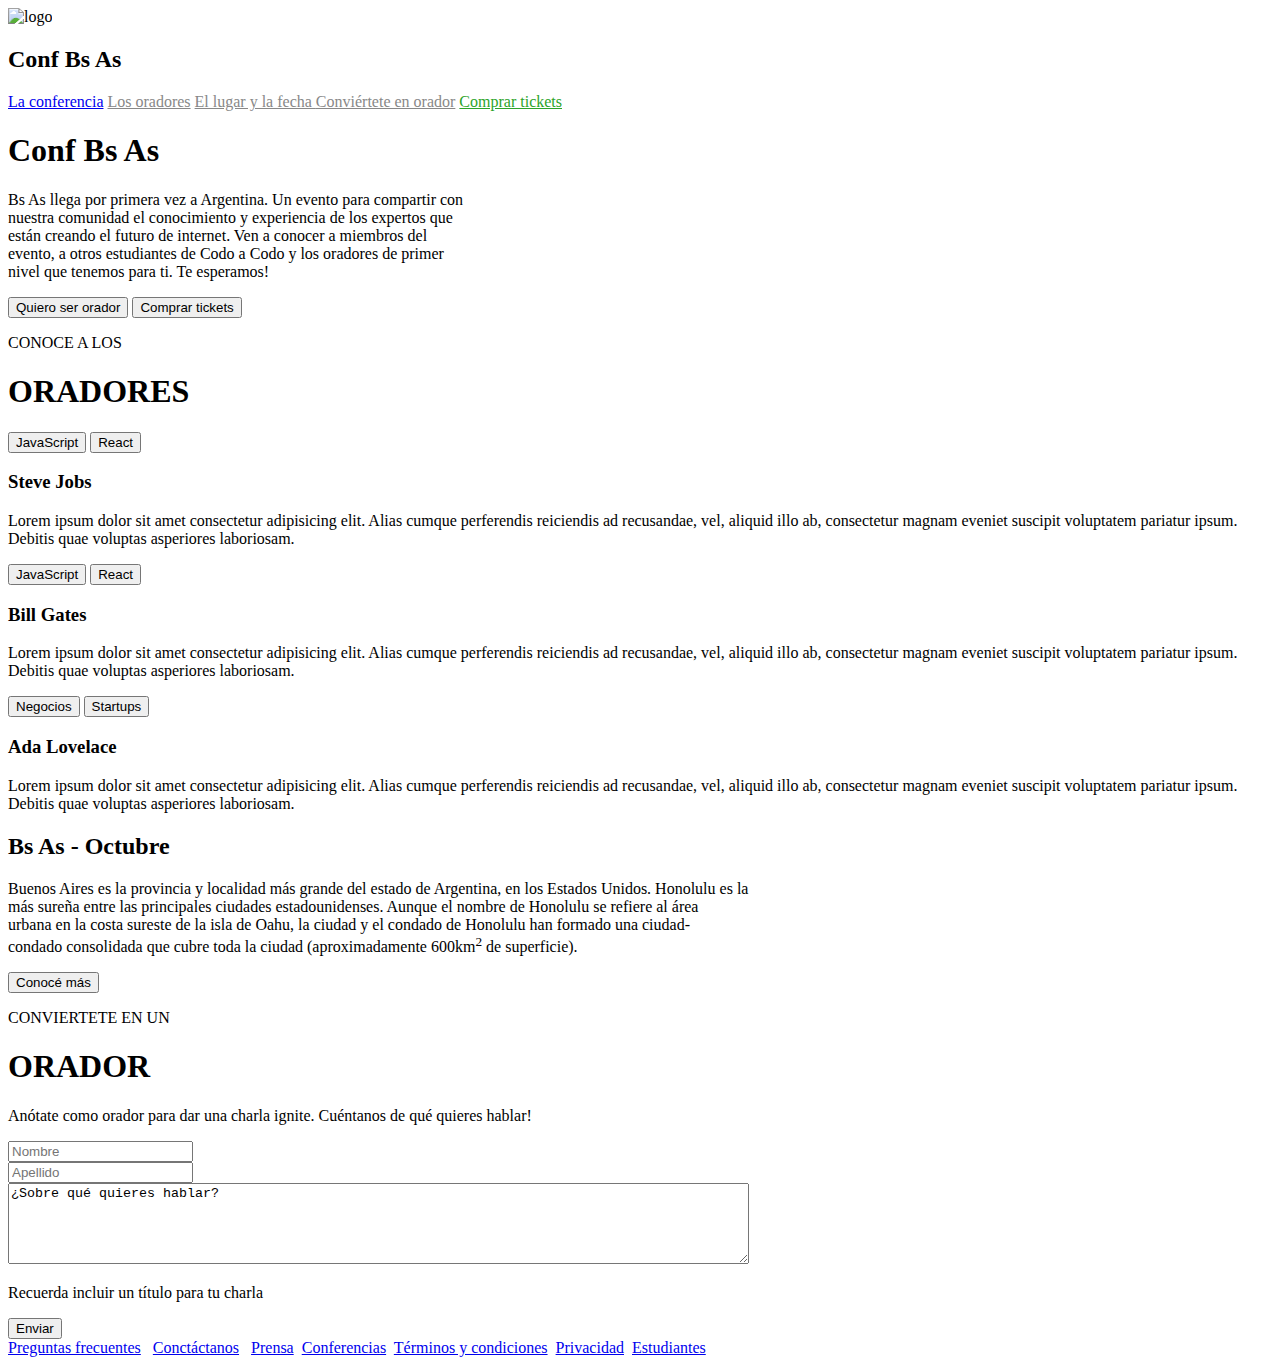
==== index.html @ 2b4a2752 "Add files via upload" ====
<!DOCTYPE html>
<html lang="es">
<head>

    <meta charset="UTF-8">
    <meta http-equiv="X-UA-Compatible" content="IE=edge">
    <meta name="viewport" content="width=device-width, initial-scale=1.0">
    <link href="https://cdn.jsdelivr.net/npm/bootstrap@5.3.0-alpha3/dist/css/bootstrap.min.css" rel="stylesheet" integrity="sha384-KK94CHFLLe+nY2dmCWGMq91rCGa5gtU4mk92HdvYe+M/SXH301p5ILy+dN9+nJOZ" crossorigin="anonymous">
    <link rel="stylesheet" href="../java fullstak/integrador.css">
    <title>Conf Bs As</title>
</head>
<body>
    <header>
        <div class="logo">
            <img class="img-logo" src="../java fullstak/img/codoacodo.png" alt="logo">
             <h2> Conf Bs As</h2>
                <nav class="enlace-1">
                      <a href="./page/Laconferencia.html">La conferencia</a>
                      <a href="./page/oradores.html" style="color: rgb(136, 136, 136)">Los oradores</a>
                      <a href="lugaryfecha" style="color: rgb(136, 136, 136)">El lugar y la fecha </a>
                      <a href="#" style="color: rgb(136, 136, 136)">Conviértete en orador</a>
                      <span class="link">
                         <a href="./page/comprarTicket.html" style="color:#2ca42a " >Comprar tickets</a>
                      </span>
                 </nav>
        </div>
          </header>

    <main>
        <div class="wrap">
            <div class="wrap-texto">
             <h1>Conf Bs As</h1>
               <p>
                    Bs As llega por primera vez a Argentina. Un evento para compartir con <br> 
                    nuestra comunidad el conocimiento y experiencia de los expertos que<br>
                    están creando el futuro de internet. Ven a conocer a miembros del<br>
                     evento, a otros estudiantes de Codo a Codo y los oradores de primer<br>
                      nivel que tenemos para ti. Te esperamos!
                 </p>
               <div class="button">
                <button type="button" class="btn btn-outline-light">Quiero ser orador </button> 
                <button type="button" class="btn btn-success">Comprar tickets</button>
               </div>
            </div>
         </div>
        
    </main>
        
    <div class="titulo">
         <p>CONOCE A LOS</p>
         <h1>ORADORES</h1>
    </div>
    <div class="container">             
            <div class="card">
                <div class="card-image car-1"></div>
                <div class="button2" >
                    <button type="button" class="btn btn-warning" style="--bs-btn-padding-y: .10rem; --bs-btn-padding-x: .5rem; --bs-btn-font-size: .50rem;">JavaScript</button> 
                    <button type="button" class="btn btn-primary" style="--bs-btn-padding-y: .10rem; --bs-btn-padding-x: .5rem; --bs-btn-font-size: .50rem;">React </button>
                </div>
                <h3>Steve Jobs</h3>
                <p> Lorem ipsum dolor sit amet consectetur adipisicing elit. Alias cumque perferendis reiciendis ad recusandae, vel, aliquid illo ab, consectetur magnam eveniet suscipit voluptatem pariatur ipsum. Debitis quae voluptas asperiores laboriosam.</p>
            </div>

            <div class="card">
                <div class="card-image car-2"></div>
                <div class="button2">
                   <button type="button" class="btn btn-warning" style="--bs-btn-padding-y: .10rem; --bs-btn-padding-x: .5rem; --bs-btn-font-size: .50rem;">JavaScript</button> 
                    <button type="button" class="btn btn-primary" style="--bs-btn-padding-y: .10rem; --bs-btn-padding-x: .5rem; --bs-btn-font-size: .50rem;">React </button>
                </div>
                <h3>Bill Gates</h3>
                   <p> Lorem ipsum dolor sit amet consectetur adipisicing elit. Alias cumque perferendis reiciendis ad recusandae, vel, aliquid illo ab, consectetur magnam eveniet suscipit voluptatem pariatur ipsum. Debitis quae voluptas asperiores laboriosam.</p>
             </div>

            <div class="card">
                <div class="card-image car-3"></div>
                <div class="button2">
                    <button type="button" class="btn btn-secondary" style="--bs-btn-padding-y: .10rem; --bs-btn-padding-x: .5rem; --bs-btn-font-size: .50rem;">Negocios</button> 
                    <button type="button" class="btn btn-danger" style="--bs-btn-padding-y: .10rem; --bs-btn-padding-x: .5rem; --bs-btn-font-size: .50rem;">Startups</button>
                </div>
                <h3>Ada Lovelace</h3>
                    <p> Lorem ipsum dolor sit amet consectetur adipisicing elit. Alias cumque perferendis reiciendis ad recusandae, vel, aliquid illo ab, consectetur magnam eveniet suscipit voluptatem pariatur ipsum. Debitis quae voluptas asperiores laboriosam.</p>
                </div>
             </div>

     <section id="split">
        <div class="left">
        
        </div>
           <div class="right">
              <h2>Bs As - Octubre </h2>
                   <p>Buenos Aires es la provincia y localidad más grande del estado de Argentina, en los Estados Unidos. Honolulu es la <br>
                      más sureña entre las principales ciudades estadounidenses. Aunque el nombre de Honolulu se refiere al área<br>
                       urbana en la costa sureste de la isla de Oahu, la ciudad y el condado de Honolulu han formado una ciudad-<br>
                       condado consolidada que cubre toda la ciudad (aproximadamente 600km<sup>2</sup> de superficie).

        </p>
        <button type="button" class="btn btn-outline-light"> Conocé más </button> 
        </div>
    </section>
 
     
<form class="form">
         <div class="titulo">
            <p>CONVIERTETE EN UN </p>
            <h1>ORADOR</h1>
             <p>Anótate como orador para dar una charla ignite. Cuéntanos de qué quieres hablar!</p>
         </div>

    <div class="row">
                 <div class="col-3">
                     <input type="text" class="form-control" placeholder="Nombre" aria-label="First name">
                  </div>
                 <div class="col-3">
                     <input type="text" class="form-control" placeholder="Apellido" aria-label="Last name">
                  </div>
        
       </div>
    
                <div class="textarea">
                     <div class="col-6">
                       <textarea class="form-control" id="mitextarea" cols="90" rows="5" style="resize: both;">¿Sobre qué quieres hablar? </textarea>
                     </div>
      
                </div>
    
                   <p>Recuerda incluir un título para tu charla</p>
            <div class="d-grid gap-2 col-6 mx-auto">
                 <button class="btn btn-dark" type="button">Enviar</button>
             </div>   
</form>
<footer>
    <div class="footer">
    <nav class="enlaces">
        <a href="#">Preguntas frecuentes</a> &nbsp
        <a href="#">Conctáctanos</a> &nbsp
        <a href="#">Prensa</a>&nbsp
        <a href="#">Conferencias</a>&nbsp
        <a href="#">Términos y condiciones</a>&nbsp
        <a href="#">Privacidad</a>&nbsp
        <a href="#">Estudiantes</a>&nbsp

    </nav>
    </div>
      </footer>
    </body>
    </html>
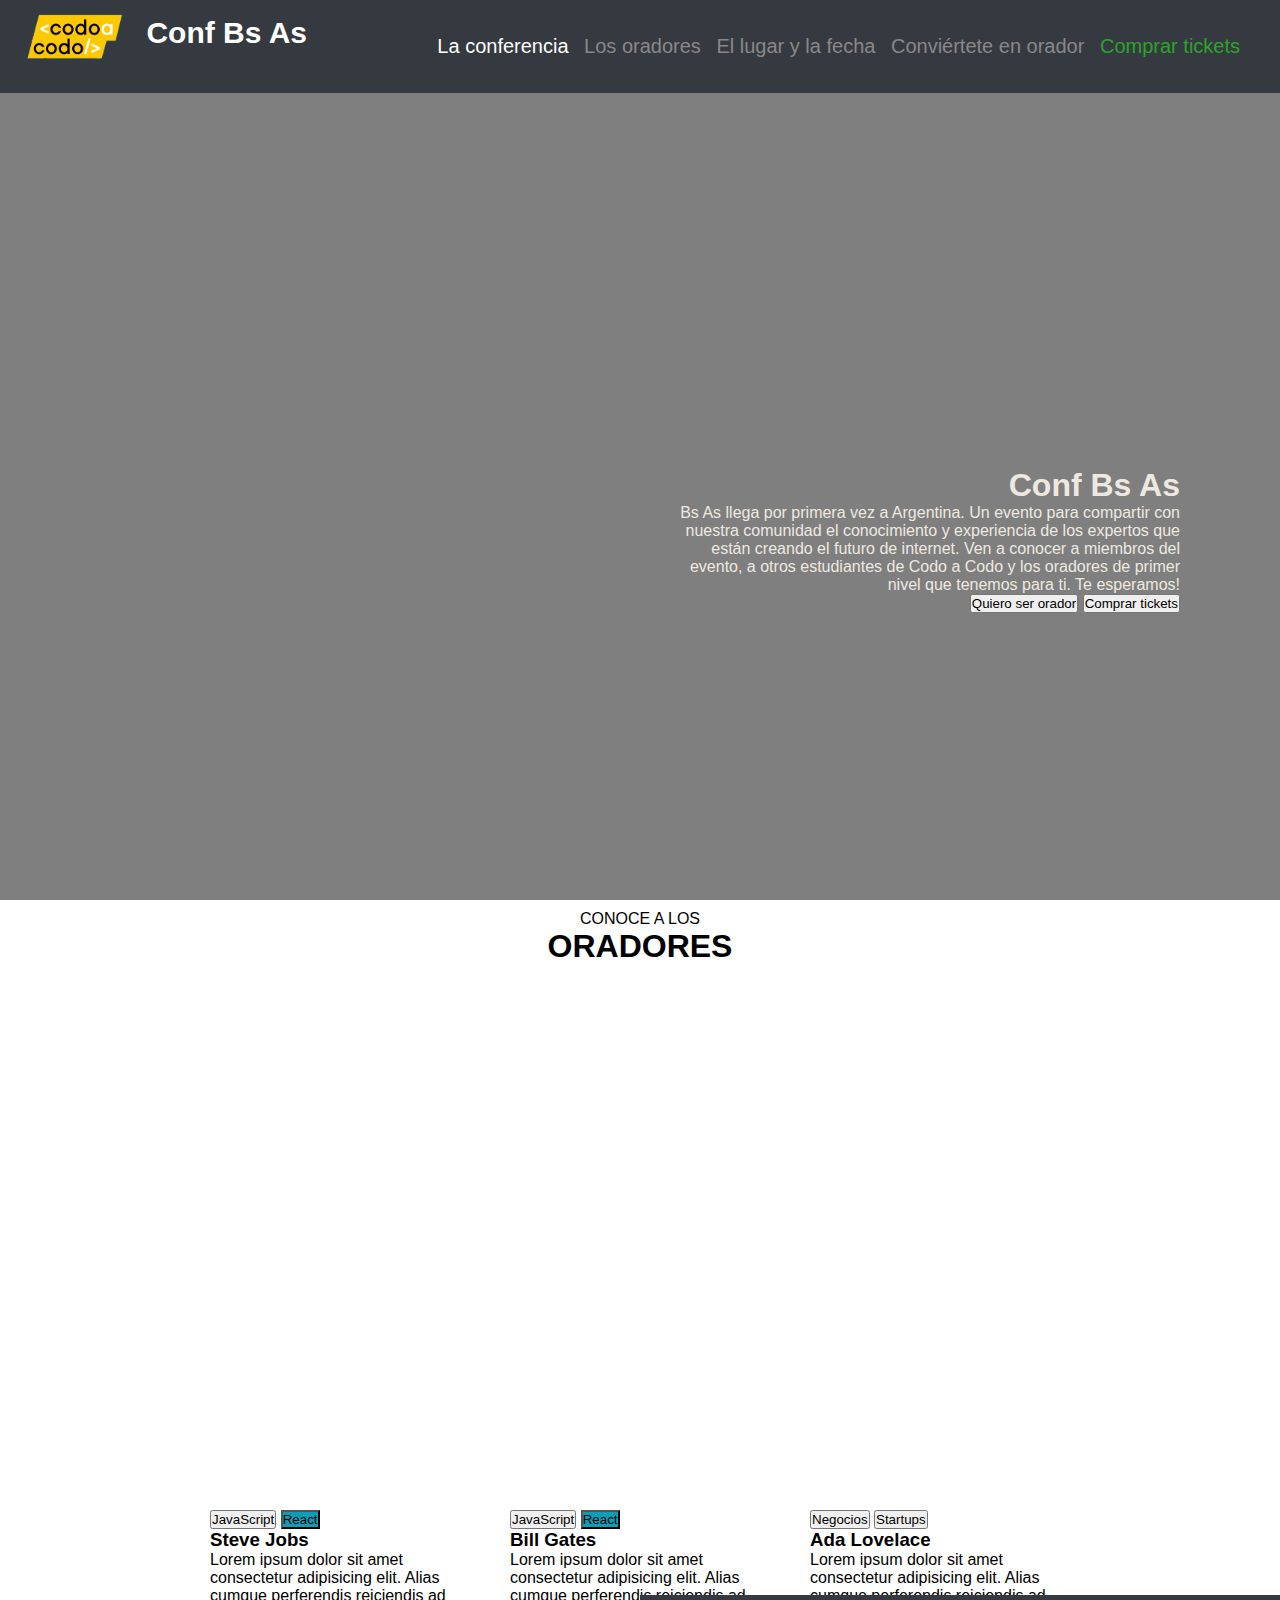
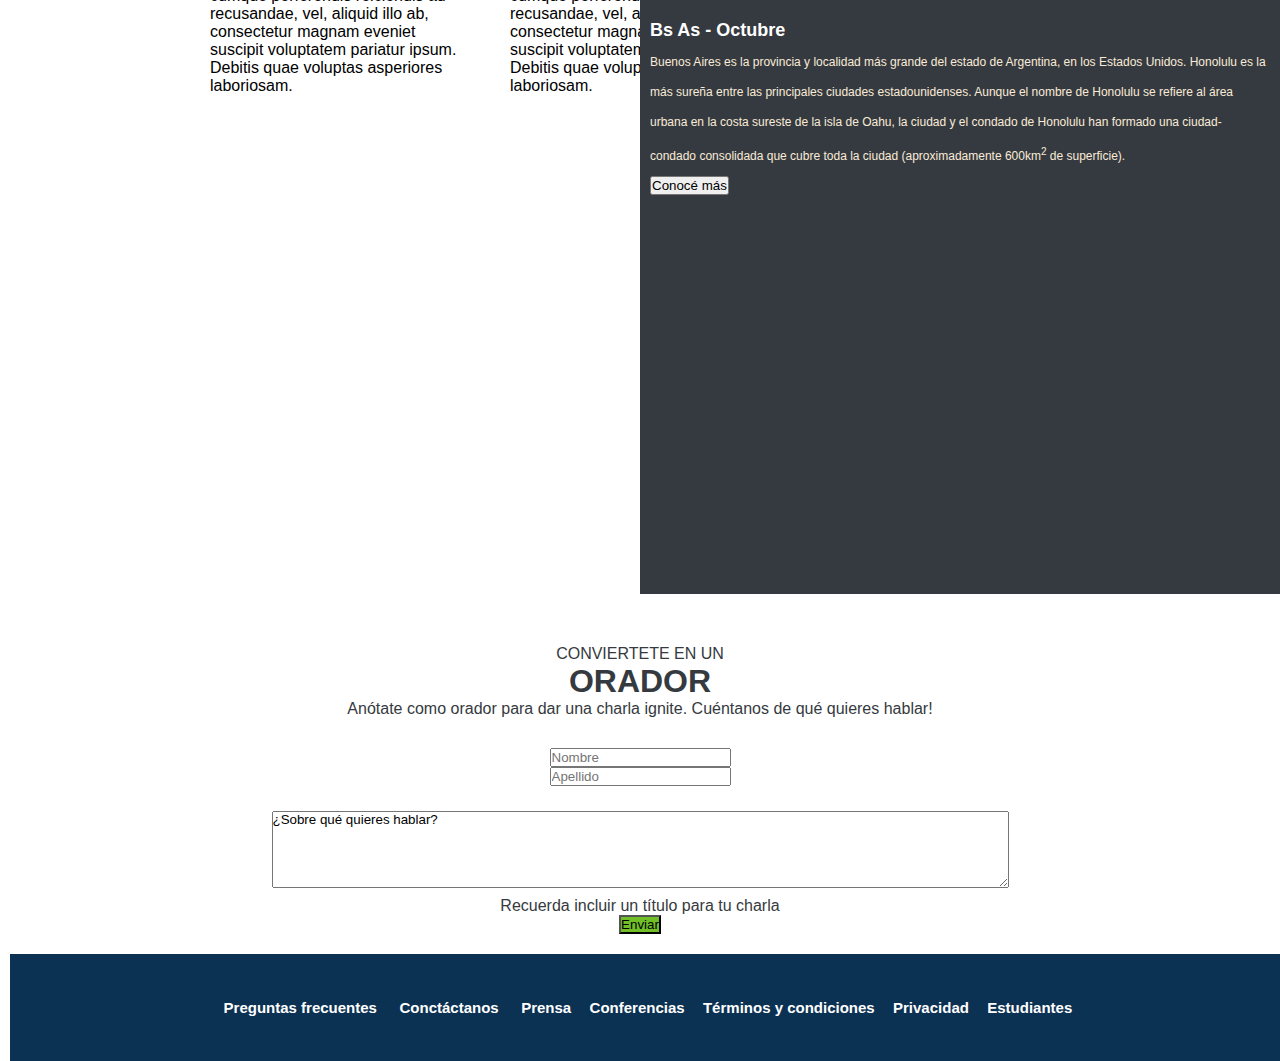
==== commit 98babd15: "Update index.html" ====
--- a/index.html
+++ b/index.html
@@ -6,13 +6,13 @@
     <meta http-equiv="X-UA-Compatible" content="IE=edge">
     <meta name="viewport" content="width=device-width, initial-scale=1.0">
     <link href="https://cdn.jsdelivr.net/npm/bootstrap@5.3.0-alpha3/dist/css/bootstrap.min.css" rel="stylesheet" integrity="sha384-KK94CHFLLe+nY2dmCWGMq91rCGa5gtU4mk92HdvYe+M/SXH301p5ILy+dN9+nJOZ" crossorigin="anonymous">
-    <link rel="stylesheet" href="../java fullstak/integrador.css">
+    <link rel="stylesheet" href="../integrador.css">
     <title>Conf Bs As</title>
 </head>
 <body>
     <header>
         <div class="logo">
-            <img class="img-logo" src="../java fullstak/img/codoacodo.png" alt="logo">
+            <img class="img-logo" src="../img/codoacodo.png" alt="logo">
              <h2> Conf Bs As</h2>
                 <nav class="enlace-1">
                       <a href="./page/Laconferencia.html">La conferencia</a>
@@ -147,4 +147,4 @@
       
 
 
-    +    
--- a/integrador.css
+++ b/integrador.css
@@ -0,0 +1,197 @@
+* {
+    margin: 0;
+    padding: 0;
+    box-sizing: border-box;
+    font-family: sans-serif;
+ }
+ 
+ header {
+    background: #353A40;
+    display: inline-block;
+    width: 100%;
+    position: fixed;
+    top: 0;
+    z-index: 10;
+   }
+ 
+ .logo {
+    display: inherit;
+    font-size: 20px;
+   
+ }
+ 
+ .logo img {
+    height: 75px;
+    vertical-align: middle;
+    margin-left: 10px;
+    
+ }
+ 
+ .wrap{
+    width: 100vw;
+    height: 100vh;
+    display: flex;
+    align-items: center;
+    justify-content: center;
+    background: linear-gradient(to right, rgb(0 0 0 / .5),  rgb(0 0 0 / .5) ), url(../java\ fullstak/img/hawaii.jpg);
+    background-size: cover;
+    background-position: center;
+ }
+ .wrap-texto h1{
+   margin:180px 0px 0px 0px ;
+ }
+ .wrap-texto{
+    color: rgb(238, 233, 224);
+    text-align: right;
+    width: 60%;
+    position: absolute;
+    right: 100px;
+    
+  }
+ 
+ h2 {
+    color: white;
+    display: inline-block;
+ }
+ 
+ nav {
+    float: right; 
+    padding: 35px;
+       
+ }
+ 
+ 
+ a {
+    color: white;
+    text-decoration: none;
+    padding: 5px;
+ }
+ 
+
+ .container{
+    display: flex;
+    justify-content: center;
+    flex-wrap: wrap;
+    
+   
+ }
+ 
+ .titulo{
+   padding: 10px;
+   text-align: center;
+ }
+ 
+ h3 h4 {
+    text-align: left;
+ }
+ 
+ .btn-primary{
+    background-color: rgb(10, 158, 184) ;
+ }
+ .card {
+    width: 280px;
+    height: 600px;
+    margin: 10px;
+    border-radius: 5px;
+    padding: 10px;
+    
+ }
+ 
+ .card-image {
+    
+    height: 500px;
+    margin-bottom: 15px;
+    background-size: cover;
+   
+ }
+ 
+ .car-1{
+    background-image: url(../java\ fullstak/img/steve.jpg);
+    
+ }
+ .car-2{
+    background-image: url(../java\ fullstak/img/bill.jpg);
+    
+ }
+ .car-3{
+    background-image: url(../java\ fullstak/img/ada.jpeg);
+    
+ }
+ 
+ .card .p{
+    display:flex;
+ }
+ 
+ .card:hover{
+    background-color: rgb(62 62 62 );
+    color: white;
+    cursor: pointer;
+    transform: scale(1.03);
+    transition: all 1s ease;
+ }
+ 
+ .left{
+    background: url(../java\ fullstak/img/honolulu.jpg);
+    background-size: cover;
+    background-position: center;
+    width: 50%;
+    height: 95%;
+ 
+    }
+    .right{
+    width: 50%;
+    height: 95%;
+    padding: 20px 5px 10px 10px;
+    background-color: #353A40;
+    color: antiquewhite;
+    font-size: 12px;
+    line-height:30px ;
+    
+    }
+    
+    #split{
+       display: flex;
+      
+   }
+    
+ 
+    .form {
+       text-align: center;
+       font-family:Arial, Helvetica, sans-serif;
+       color: #353A40;
+       padding: 10px;
+    }
+    .row{
+       align-items: center;
+       justify-content: center;
+       padding: 20px;
+
+    }
+    .textarea{
+    display: flex;
+    justify-content: center;
+    padding: 5px;
+    }
+ .btn-dark{
+    background-color: #70bf26 ;
+ }
+ 
+ footer{
+    background-color: #0b3153;
+    padding: 10px;
+    width: 100%;
+    position: absolute;
+    font-weight: 600;
+    display: flex;
+    font-size: 15px;
+    margin:10px ;
+    justify-content:space-around ;
+    
+   }
+  
+ 
+   section {
+    height: 70vh;
+    position: relative;
+ }
+ 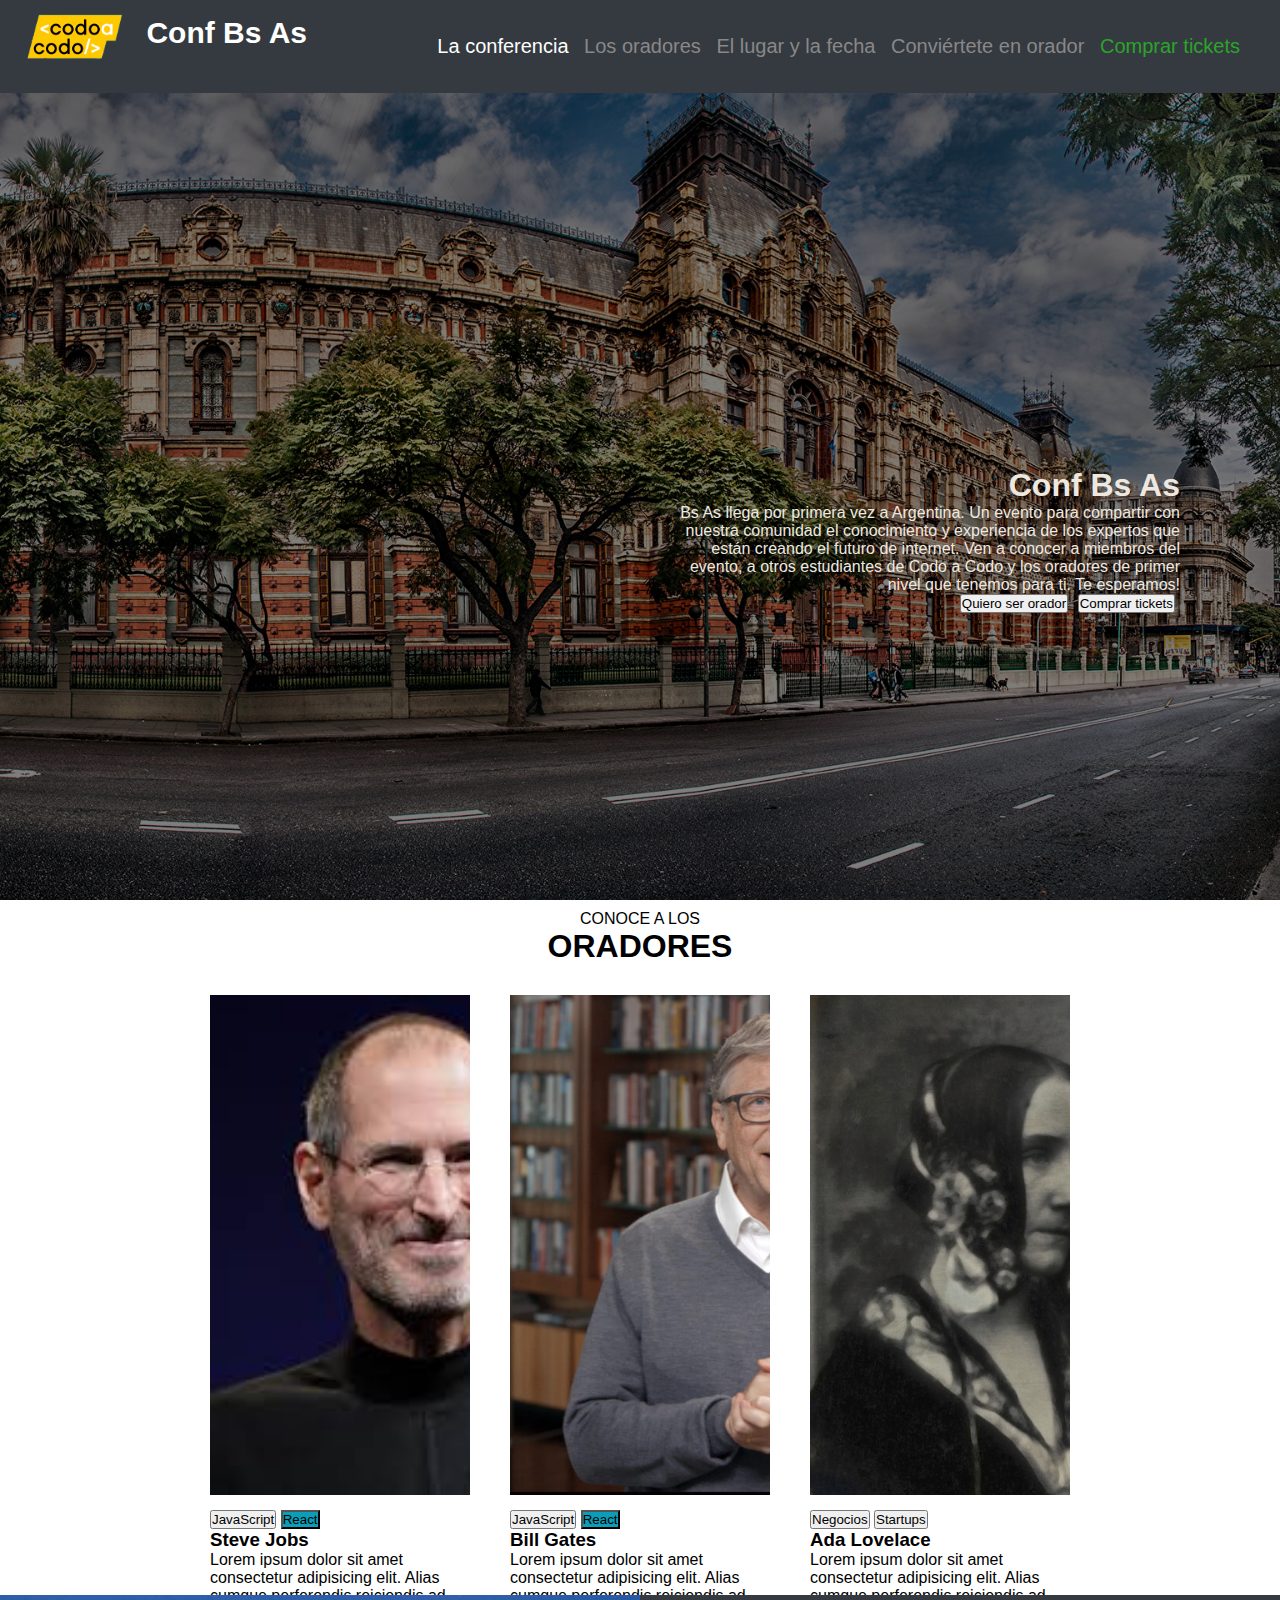
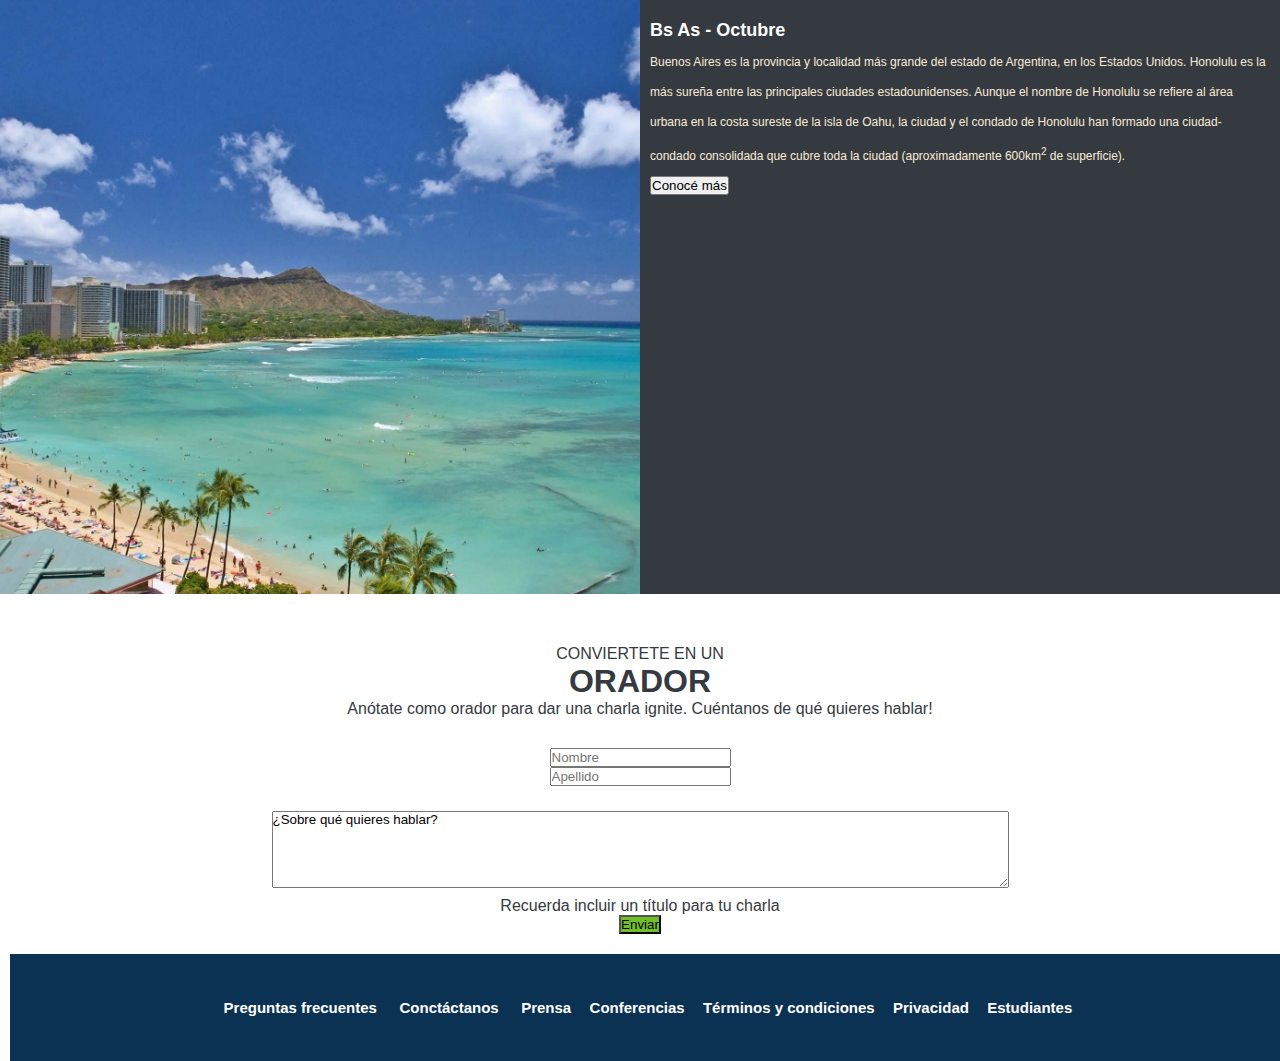
==== commit fcc412b9: "Update index.html" ====
--- a/index.html
+++ b/index.html
@@ -39,7 +39,9 @@
                  </p>
                <div class="button">
                 <button type="button" class="btn btn-outline-light">Quiero ser orador </button> 
+                   <a href="tickts.html">
                 <button type="button" class="btn btn-success">Comprar tickets</button>
+                   </a>
                </div>
             </div>
          </div>
--- a/integrador.css
+++ b/integrador.css
@@ -33,7 +33,7 @@
     display: flex;
     align-items: center;
     justify-content: center;
-    background: linear-gradient(to right, rgb(0 0 0 / .5),  rgb(0 0 0 / .5) ), url(../java\ fullstak/img/hawaii.jpg);
+    background: linear-gradient(to right, rgb(0 0 0 / .5),  rgb(0 0 0 / .5) ), url(../img/hawaii.jpg);
     background-size: cover;
     background-position: center;
  }
@@ -106,15 +106,15 @@
  }
  
  .car-1{
-    background-image: url(../java\ fullstak/img/steve.jpg);
+    background-image: url(../img/steve.jpg);
     
  }
  .car-2{
-    background-image: url(../java\ fullstak/img/bill.jpg);
+    background-image: url(../img/bill.jpg);
     
  }
  .car-3{
-    background-image: url(../java\ fullstak/img/ada.jpeg);
+    background-image: url(../img/ada.jpeg);
     
  }
  
@@ -131,7 +131,7 @@
  }
  
  .left{
-    background: url(../java\ fullstak/img/honolulu.jpg);
+    background: url(../img/honolulu.jpg);
     background-size: cover;
     background-position: center;
     width: 50%;
@@ -194,4 +194,4 @@
     height: 70vh;
     position: relative;
  }
- + 
